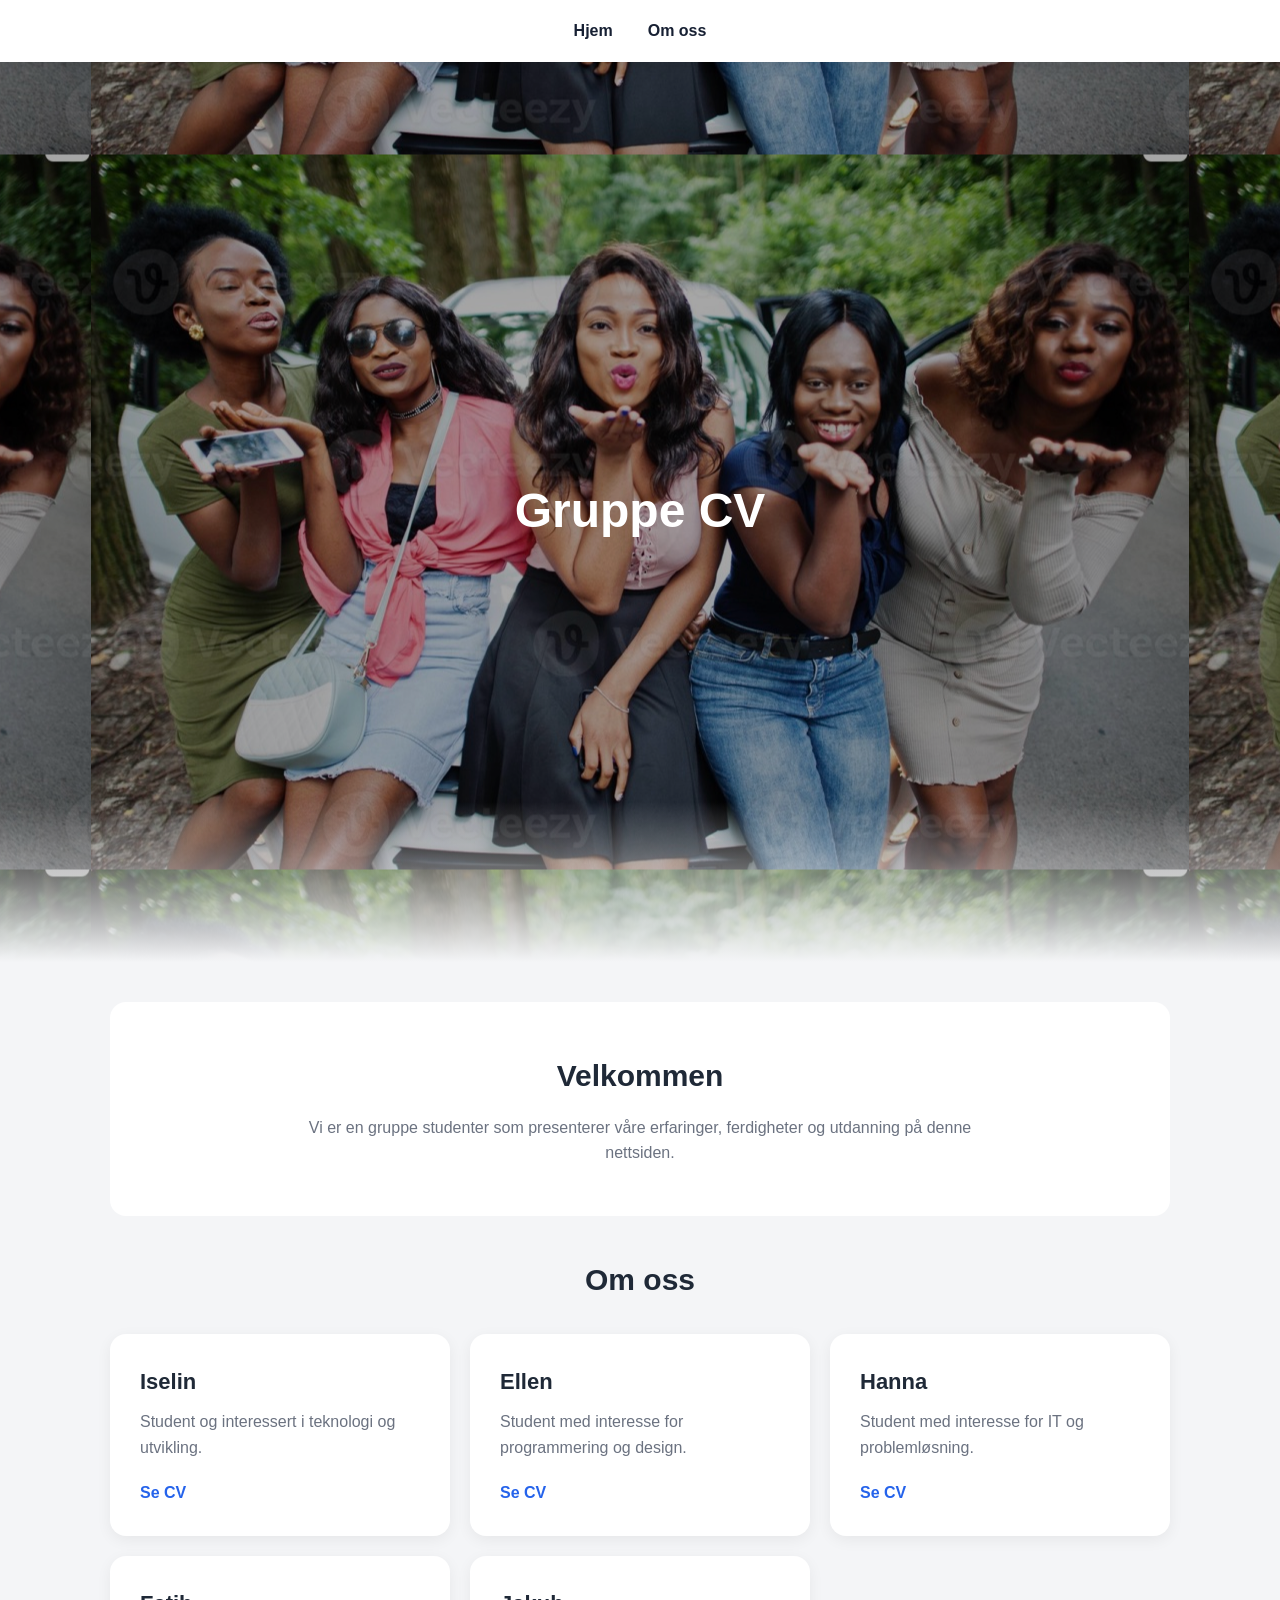
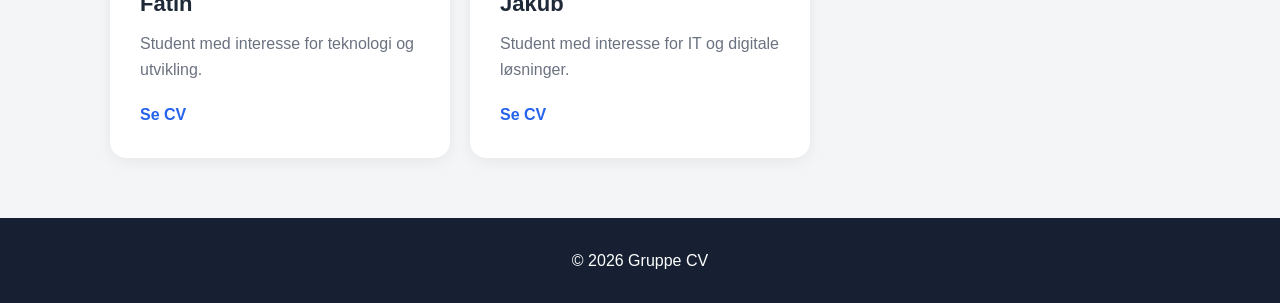
==== pages/index.html @ 49769c15 "added new pages for each member" ====
<!DOCTYPE html>
<html lang="no">
<head>
    <meta charset="UTF-8">
    <meta name="viewport" content="width=device-width, initial-scale=1.0">
    <title>Gruppe CV</title>
    <link rel="stylesheet" href="../root/style.css">
</head>
<body>
    <nav aria-label="Hovednavigasjon">
        <a href="#hjem">Hjem</a>
        <a href="#om-oss">Om oss</a>
    </nav>
    <section class="hero">
        <div class="hero-banner" aria-label="Gruppe CV">
            <span>Gruppe CV</span>
        </div>
    </section>

    <main>
        <section id="hjem" class="intro">
            <h2>Velkommen</h2>
            <p>Vi er en gruppe studenter som presenterer våre erfaringer, ferdigheter og utdanning på denne nettsiden.</p>
        </section>
        <section id="om-oss">
            <h2>Om oss</h2>
            <div class="members">
                <article class="member"><h3>Iselin</h3><p>Student og interessert i teknologi og utvikling.</p><a href="pages/Iselin.html">Se CV</a></article>
                <article class="member"><h3>Ellen</h3><p>Student med interesse for programmering og design.</p><a href="pages/Ellen.html">Se CV</a></article>
                <article class="member"><h3>Hanna</h3><p>Student med interesse for IT og problemløsning.</p><a href="pages/Hanna.html">Se CV</a></article>
                <article class="member"><h3>Fatih</h3><p>Student med interesse for teknologi og utvikling.</p><a href="pages/Fatih.html">Se CV</a></article>
                <article class="member"><h3>Jakub</h3><p>Student med interesse for IT og digitale løsninger.</p><a href="pages/Jakub.html">Se CV</a></article>
            </div>
        </section>
        
    </main>

    <footer><p>&copy; 2026 Gruppe CV</p></footer>
</body>
</html>
---- root/style.css ----
* {
    box-sizing: border-box;
    margin: 0;
    padding: 0;
}

html {
    scroll-behavior: smooth;
}

body {
    font-family: Arial, sans-serif;
    background-color: #f4f5f7;
    color: #1f2937;
    line-height: 1.6;
}

header {
    background-color: #172033;
    color: white;
    text-align: center;
    padding: 70px 20px;
}

header h1 {
    font-size: 42px;
    margin-bottom: 10px;
}

header p {
    font-size: 18px;
    color: #d1d5db;
}

nav {
    display: flex;
    justify-content: center;
    gap: 35px;
    background-color: white;
    padding: 18px;
    position: sticky;
    top: 0;
    z-index: 10;
    box-shadow: 0 2px 10px rgba(0, 0, 0, 0.08);
}

nav a {
    color: #172033;
    text-decoration: none;
    font-weight: bold;
}

nav a:hover {
    color: #2563eb;
}

main {
    max-width: 1100px;
    margin: 40px auto;
    padding: 0 20px;
}

.hero {
    padding: 0;
    overflow: hidden;
    margin-bottom: 40px;
    width: 100vw; 
    margin-left: calc(50% - 50vw); 
    border-radius: 0;
}

.hero img {
    width: 100%;
    height: 450px;
    object-fit: cover;
    display: block;
}

.hero-banner {
    min-height: 100vh; 
    display: grid;
    place-items: center;
    background-image: url('../images/test_group_picture.jpeg'); 
    background-position: center;
    color: white;
    font-size: 48px;
    font-weight: bold;
    position: relative;
}

.hero-banner::after {
    content: "";
    position: absolute;
    inset: 0;
    background: rgba(0,0,0,0.35); 
    z-index: 0;
}

.hero-banner::before {
    content: "";
    position: absolute;
    left: 0;
    right: 0;
    bottom: 0;
    height: 160px;
    background: linear-gradient(180deg, rgba(0,0,0,0) 0%, #f4f5f7 100%);
    pointer-events: none;
    z-index: 1;
}

.hero-banner > span {
    position: relative;
    z-index: 2;
}

.intro {
    text-align: center;
    background-color: white;
    padding: 50px;
    border-radius: 16px;
    margin-bottom: 40px;
}

.intro h2 {
    font-size: 30px;
    margin-bottom: 15px;
}

.intro p {
    max-width: 700px;
    margin: auto;
    color: #6b7280;
}

#om-oss {
    margin-bottom: 40px;
}

#om-oss > h2 {
    text-align: center;
    font-size: 30px;
    margin-bottom: 30px;
}

.members {
    display: grid;
    grid-template-columns: repeat(3, 1fr);
    gap: 20px;
}

.member {
    background-color: white;
    padding: 30px;
    border-radius: 16px;
    box-shadow: 0 4px 15px rgba(0, 0, 0, 0.06);
}

.member h3 {
    font-size: 22px;
    margin-bottom: 10px;
}

.member p {
    color: #6b7280;
    margin-bottom: 20px;
}

.member a {
    color: #2563eb;
    text-decoration: none;
    font-weight: bold;
}

.member a:hover {
    text-decoration: underline;
}

.cv-section {
    background-color: white;
    padding: 40px;
    border-radius: 16px;
    margin-bottom: 25px;
}

.cv-section h2 {
    margin-bottom: 15px;
}

footer {
    background-color: #172033;
    color: white;
    text-align: center;
    padding: 30px;
    margin-top: 60px;
}
.profile {
    display: grid;
    grid-template-columns: 300px 1fr;
    gap: 55px;
    align-items: center;
    margin: 70px 0 60px;
}

.profile img {
    width: 100%;
    height: 380px;
    object-fit: cover;
    border-radius: 18px;
    box-shadow: 0 10px 30px rgba(23, 32, 51, 0.1);
}

.profile-text {
    max-width: 650px;
}

.study {
    display: inline-block;
    color: #2563eb;
    font-size: 14px;
    font-weight: bold;
    text-transform: uppercase;
    letter-spacing: 1.2px;
    margin-bottom: 10px;
}

.profile-text h1 {
    font-size: 46px;
    line-height: 1.15;
    color: #172033;
    margin-bottom: 18px;
}

.profile-text > p:not(.study) {
    color: #6b7280;
    font-size: 17px;
    max-width: 600px;
}

.skills {
    display: flex;
    flex-wrap: wrap;
    gap: 10px;
    margin-top: 24px;
}

.skills span {
    background-color: #eef2f8;
    color: #172033;
    padding: 8px 14px;
    border-radius: 20px;
    font-size: 14px;
    font-weight: 600;
}

.profile-content {
    display: grid;
    grid-template-columns: repeat(2, 1fr);
    gap: 22px;
    margin-bottom: 50px;
}

.profile-card {
    background-color: white;
    padding: 32px;
    border-radius: 16px;
    border: 1px solid #e5e7eb;
    box-shadow: 0 4px 14px rgba(0, 0, 0, 0.04);
}

.profile-card h2 {
    font-size: 21px;
    color: #172033;
    margin-bottom: 12px;
}

.profile-card p {
    color: #6b7280;
}

.profile-card:hover {
    box-shadow: 0 8px 24px rgba(23, 32, 51, 0.08);
    transform: translateY(-2px);
    transition: 0.2s ease;
}

.cv-section {
    background-color: white;
    padding: 38px 42px;
    border-radius: 16px;
    margin-bottom: 24px;
    border-left: 4px solid #2563eb;
    box-shadow: 0 4px 14px rgba(0, 0, 0, 0.04);
}

.cv-section h2 {
    color: #172033;
    font-size: 26px;
    margin-bottom: 14px;
}

.cv-section p {
    color: #6b7280;
    max-width: 800px;
}
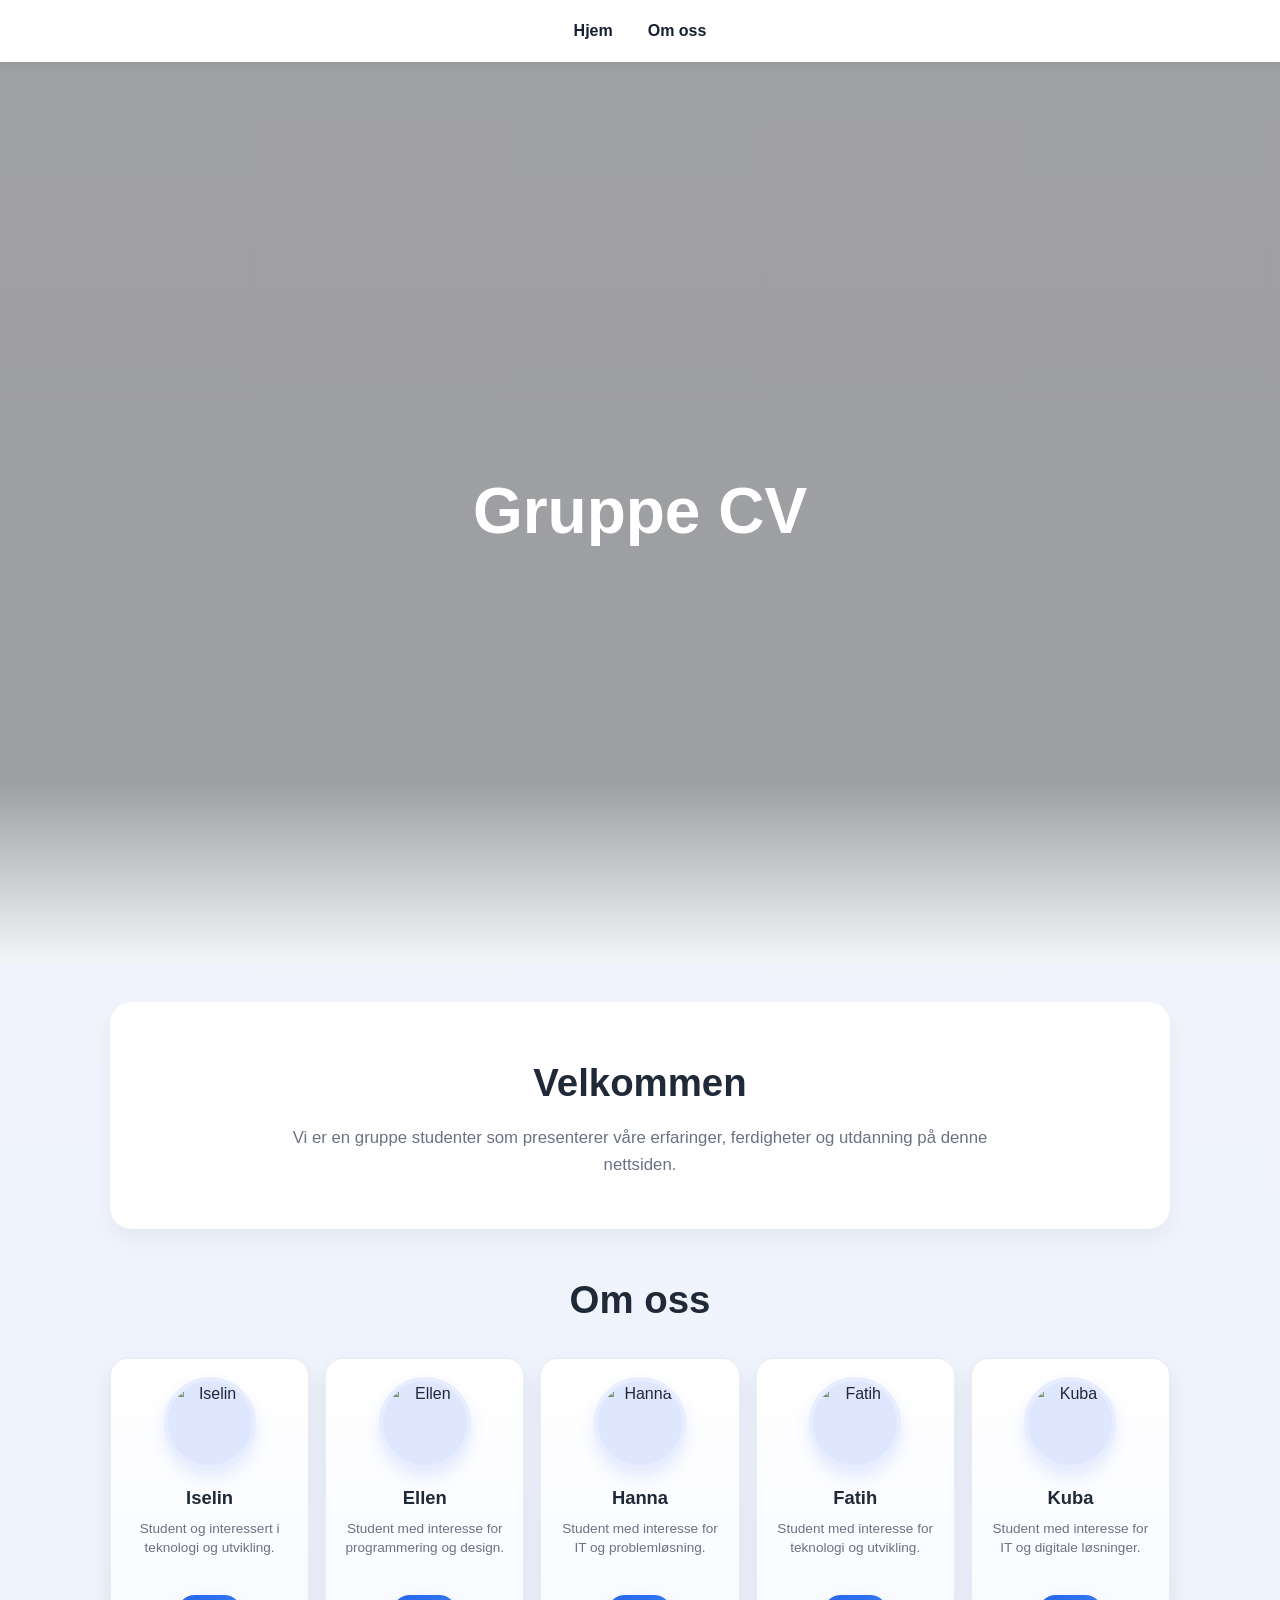
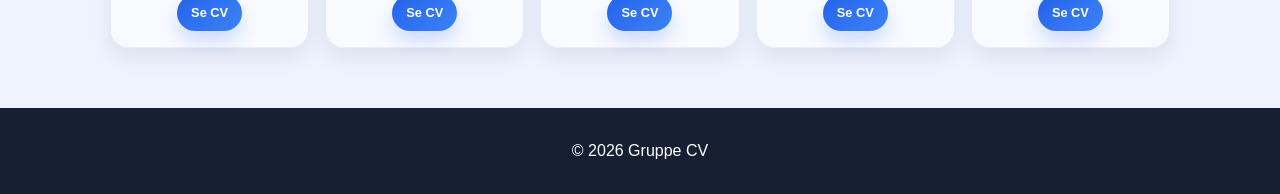
==== commit 87eac7b1: "Merge remote-tracking branch 'origin/main' into profilbilde_Hanna :wq:wq#" ====
--- a/pages/index.html
+++ b/pages/index.html
@@ -7,34 +7,86 @@
     <link rel="stylesheet" href="../root/style.css">
 </head>
 <body>
-    <nav aria-label="Hovednavigasjon">
+    <nav class="top-navigation" aria-label="Hovednavigasjon">
         <a href="#hjem">Hjem</a>
         <a href="#om-oss">Om oss</a>
     </nav>
-    <section class="hero">
-        <div class="hero-banner" aria-label="Gruppe CV">
+
+    <header class="page-hero" aria-label="Gruppe CV">
+        <div class="hero-banner">
             <span>Gruppe CV</span>
         </div>
-    </section>
+    </header>
 
-    <main>
-        <section id="hjem" class="intro">
+    <main class="page-content">
+        <section id="hjem" class="welcome-section">
             <h2>Velkommen</h2>
             <p>Vi er en gruppe studenter som presenterer våre erfaringer, ferdigheter og utdanning på denne nettsiden.</p>
         </section>
-        <section id="om-oss">
+
+        <section id="om-oss" class="team-section">
             <h2>Om oss</h2>
-            <div class="members">
-                <article class="member"><h3>Iselin</h3><p>Student og interessert i teknologi og utvikling.</p><a href="pages/Iselin.html">Se CV</a></article>
-                <article class="member"><h3>Ellen</h3><p>Student med interesse for programmering og design.</p><a href="pages/Ellen.html">Se CV</a></article>
-                <article class="member"><h3>Hanna</h3><p>Student med interesse for IT og problemløsning.</p><a href="pages/Hanna.html">Se CV</a></article>
-                <article class="member"><h3>Fatih</h3><p>Student med interesse for teknologi og utvikling.</p><a href="pages/Fatih.html">Se CV</a></article>
-                <article class="member"><h3>Jakub</h3><p>Student med interesse for IT og digitale løsninger.</p><a href="pages/Jakub.html">Se CV</a></article>
+            <div class="team-grid">
+                <article class="team-card">
+                    <div class="team-card__image-wrap">
+                        <img class="team-card__image" src="images/midlertidigbilde.jpg" alt="Iselin">
+                    </div>
+                    <div class="team-card__content">
+                        <h3>Iselin</h3>
+                        <p>Student og interessert i teknologi og utvikling.</p>
+                        <a href="Person1.html">Se CV</a>
+                    </div>
+                </article>
+
+                <article class="team-card">
+                    <div class="team-card__image-wrap">
+                        <img class="team-card__image" src="images/test_group_picture.jpeg" alt="Ellen">
+                    </div>
+                    <div class="team-card__content">
+                        <h3>Ellen</h3>
+                        <p>Student med interesse for programmering og design.</p>
+                        <a href="Person2.html">Se CV</a>
+                    </div>
+                </article>
+
+                <article class="team-card">
+                    <div class="team-card__image-wrap">
+                        <img class="team-card__image" src="images/midlertidigbilde.jpg" alt="Hanna">
+                    </div>
+                    <div class="team-card__content">
+                        <h3>Hanna</h3>
+                        <p>Student med interesse for IT og problemløsning.</p>
+                        <a href="Person3.html">Se CV</a>
+                    </div>
+                </article>
+
+                <article class="team-card">
+                    <div class="team-card__image-wrap">
+                        <img class="team-card__image" src="images/test_group_picture.jpeg" alt="Fatih">
+                    </div>
+                    <div class="team-card__content">
+                        <h3>Fatih</h3>
+                        <p>Student med interesse for teknologi og utvikling.</p>
+                        <a href="Person4.html">Se CV</a>
+                    </div>
+                </article>
+
+                <article class="team-card">
+                    <div class="team-card__image-wrap">
+                        <img class="team-card__image" src="images/midlertidigbilde.jpg" alt="Kuba">
+                    </div>
+                    <div class="team-card__content">
+                        <h3>Kuba</h3>
+                        <p>Student med interesse for IT og digitale løsninger.</p>
+                        <a href="Person5.html">Se CV</a>
+                    </div>
+                </article>
             </div>
         </section>
-        
     </main>
 
-    <footer><p>&copy; 2026 Gruppe CV</p></footer>
+    <footer>
+        <p>&copy; 2026 Gruppe CV</p>
+    </footer>
 </body>
-</html>+</html>
--- a/root/style.css
+++ b/root/style.css
@@ -10,80 +10,56 @@
 
 body {
     font-family: Arial, sans-serif;
-    background-color: #f4f5f7;
+    background: linear-gradient(180deg, #f4f5f7 0%, #eef3ff 100%);
     color: #1f2937;
     line-height: 1.6;
 }
 
-header {
-    background-color: #172033;
-    color: white;
-    text-align: center;
-    padding: 70px 20px;
-}
-
-header h1 {
-    font-size: 42px;
-    margin-bottom: 10px;
-}
-
-header p {
-    font-size: 18px;
-    color: #d1d5db;
-}
-
-nav {
+.top-navigation {
     display: flex;
     justify-content: center;
     gap: 35px;
-    background-color: white;
+    background-color: rgba(255, 255, 255, 0.95);
     padding: 18px;
     position: sticky;
     top: 0;
     z-index: 10;
     box-shadow: 0 2px 10px rgba(0, 0, 0, 0.08);
-}
-
-nav a {
+    backdrop-filter: blur(8px);
+}
+
+.top-navigation a {
     color: #172033;
     text-decoration: none;
     font-weight: bold;
-}
-
-nav a:hover {
+    transition: color 0.2s ease;
+}
+
+.top-navigation a:hover {
     color: #2563eb;
 }
 
-main {
+.page-content {
     max-width: 1100px;
     margin: 40px auto;
     padding: 0 20px;
 }
 
-.hero {
-    padding: 0;
-    overflow: hidden;
-    margin-bottom: 40px;
-    width: 100vw; 
-    margin-left: calc(50% - 50vw); 
-    border-radius: 0;
-}
-
-.hero img {
-    width: 100%;
-    height: 450px;
-    object-fit: cover;
-    display: block;
+.page-hero {
+    width: 100vw;
+    margin-left: calc(50% - 50vw);
+    margin-bottom: 0;
 }
 
 .hero-banner {
     min-height: 100vh; 
     display: grid;
     place-items: center;
-    background-image: url('../images/test_group_picture.jpeg'); 
+    background-image: url('images/test_group_picture.jpeg');
+    background-size: cover;
     background-position: center;
     color: white;
-    font-size: 48px;
+    font-size: clamp(2.2rem, 5vw, 4rem);
     font-weight: bold;
     position: relative;
 }
@@ -92,7 +68,7 @@
     content: "";
     position: absolute;
     inset: 0;
-    background: rgba(0,0,0,0.35); 
+    background: rgba(0, 0, 0, 0.35);
     z-index: 0;
 }
 
@@ -102,7 +78,7 @@
     left: 0;
     right: 0;
     bottom: 0;
-    height: 160px;
+    height: 180px;
     background: linear-gradient(180deg, rgba(0,0,0,0) 0%, #f4f5f7 100%);
     pointer-events: none;
     z-index: 1;
@@ -113,77 +89,111 @@
     z-index: 2;
 }
 
-.intro {
+.welcome-section {
     text-align: center;
     background-color: white;
-    padding: 50px;
-    border-radius: 16px;
+    padding: 50px 30px;
+    border-radius: 22px;
     margin-bottom: 40px;
-}
-
-.intro h2 {
-    font-size: 30px;
-    margin-bottom: 15px;
-}
-
-.intro p {
+    box-shadow: 0 10px 25px rgba(15, 23, 42, 0.05);
+}
+
+.welcome-section h2 {
+    font-size: clamp(1.8rem, 3vw, 2.6rem);
+    margin-bottom: 12px;
+}
+
+.welcome-section p {
     max-width: 700px;
     margin: auto;
     color: #6b7280;
-}
-
-#om-oss {
+    font-size: 1.05rem;
+}
+
+.team-section {
     margin-bottom: 40px;
 }
 
-#om-oss > h2 {
-    text-align: center;
-    font-size: 30px;
-    margin-bottom: 30px;
-}
-
-.members {
-    display: grid;
-    grid-template-columns: repeat(3, 1fr);
-    gap: 20px;
-}
-
-.member {
-    background-color: white;
-    padding: 30px;
-    border-radius: 16px;
-    box-shadow: 0 4px 15px rgba(0, 0, 0, 0.06);
-}
-
-.member h3 {
-    font-size: 22px;
-    margin-bottom: 10px;
-}
-
-.member p {
-    color: #6b7280;
-    margin-bottom: 20px;
-}
-
-.member a {
-    color: #2563eb;
+.team-section > h2 {
+    text-align: center;
+    font-size: clamp(1.8rem, 3vw, 2.6rem);
+    margin-bottom: 28px;
+}
+
+.team-grid {
+    display: grid;
+    grid-template-columns: repeat(5, minmax(150px, 1fr));
+    gap: 16px;
+    align-items: stretch;
+}
+
+.team-card {
+    background: linear-gradient(180deg, #ffffff 0%, #f8faff 100%);
+    border-radius: 18px;
+    padding: 18px 14px 16px;
+    box-shadow: 0 10px 22px rgba(15, 23, 42, 0.08);
+    border: 1px solid rgba(148, 163, 184, 0.18);
+    display: flex;
+    flex-direction: column;
+    align-items: center;
+    text-align: center;
+    min-height: 290px;
+}
+
+.team-card__image-wrap {
+    width: 92px;
+    height: 92px;
+    border-radius: 50%;
+    overflow: hidden;
+    border: 4px solid #e8edff;
+    box-shadow: 0 8px 16px rgba(37, 99, 235, 0.12);
+    margin-bottom: 14px;
+    background: #dfe7ff;
+    flex-shrink: 0;
+}
+
+.team-card__image {
+    width: 100%;
+    height: 100%;
+    object-fit: cover;
+    display: block;
+}
+
+.team-card__content {
+    display: flex;
+    flex-direction: column;
+    align-items: center;
+    width: 100%;
+}
+
+.team-card h3 {
+    font-size: 1.15rem;
+    margin-bottom: 6px;
+}
+
+.team-card p {
+    color: #6b7280;
+    margin-bottom: 14px;
+    min-height: 62px;
+    font-size: 0.85rem;
+    line-height: 1.45;
+}
+
+.team-card a {
+    color: #fff;
+    background: linear-gradient(135deg, #2563eb, #3b82f6);
     text-decoration: none;
     font-weight: bold;
-}
-
-.member a:hover {
-    text-decoration: underline;
-}
-
-.cv-section {
-    background-color: white;
-    padding: 40px;
-    border-radius: 16px;
-    margin-bottom: 25px;
-}
-
-.cv-section h2 {
-    margin-bottom: 15px;
+    padding: 8px 14px;
+    border-radius: 999px;
+    font-size: 0.8rem;
+    transition: transform 0.2s ease, box-shadow 0.2s ease;
+    box-shadow: 0 10px 18px rgba(37, 99, 235, 0.2);
+}
+
+.team-card a:hover {
+    transform: translateY(-1px);
+    box-shadow: 0 14px 20px rgba(37, 99, 235, 0.24);
 }
 
 footer {
@@ -193,6 +203,7 @@
     padding: 30px;
     margin-top: 60px;
 }
+
 .profile {
     display: grid;
     grid-template-columns: 300px 1fr;
@@ -301,4 +312,45 @@
 .cv-section p {
     color: #6b7280;
     max-width: 800px;
+}
+
+.team-members-grid {
+    display: grid;
+    grid-template-columns: repeat(auto-fit, minmax(150px, 1fr));
+    gap: 20px;
+}
+
+.team-members-grid > div > div {
+    background-color: #fff;
+    box-shadow: 0 4px 6px rgba(0, 0, 0, 0.1);
+    border-radius: 16px;
+    padding: 24px;
+    text-align: center;
+    transition: transform 0.3s ease;
+}
+
+.team-members-grid > div:hover > div {
+    transform: scale(1.05);
+}
+
+.member-image {
+    width: 120px;
+    height: 120px;
+    object-fit: cover;
+    border-radius: 50%;
+    display: block;
+    margin: 0 auto 16px;
+}
+
+.team-members-grid h3 {
+    font-size: 1.25rem;
+    font-weight: 600;
+    margin: 0 0 8px;
+    color: #333;
+}
+
+.team-members-grid p {
+    color: #6b7280;
+    margin: 0;
+    line-height: 1.4;
 }
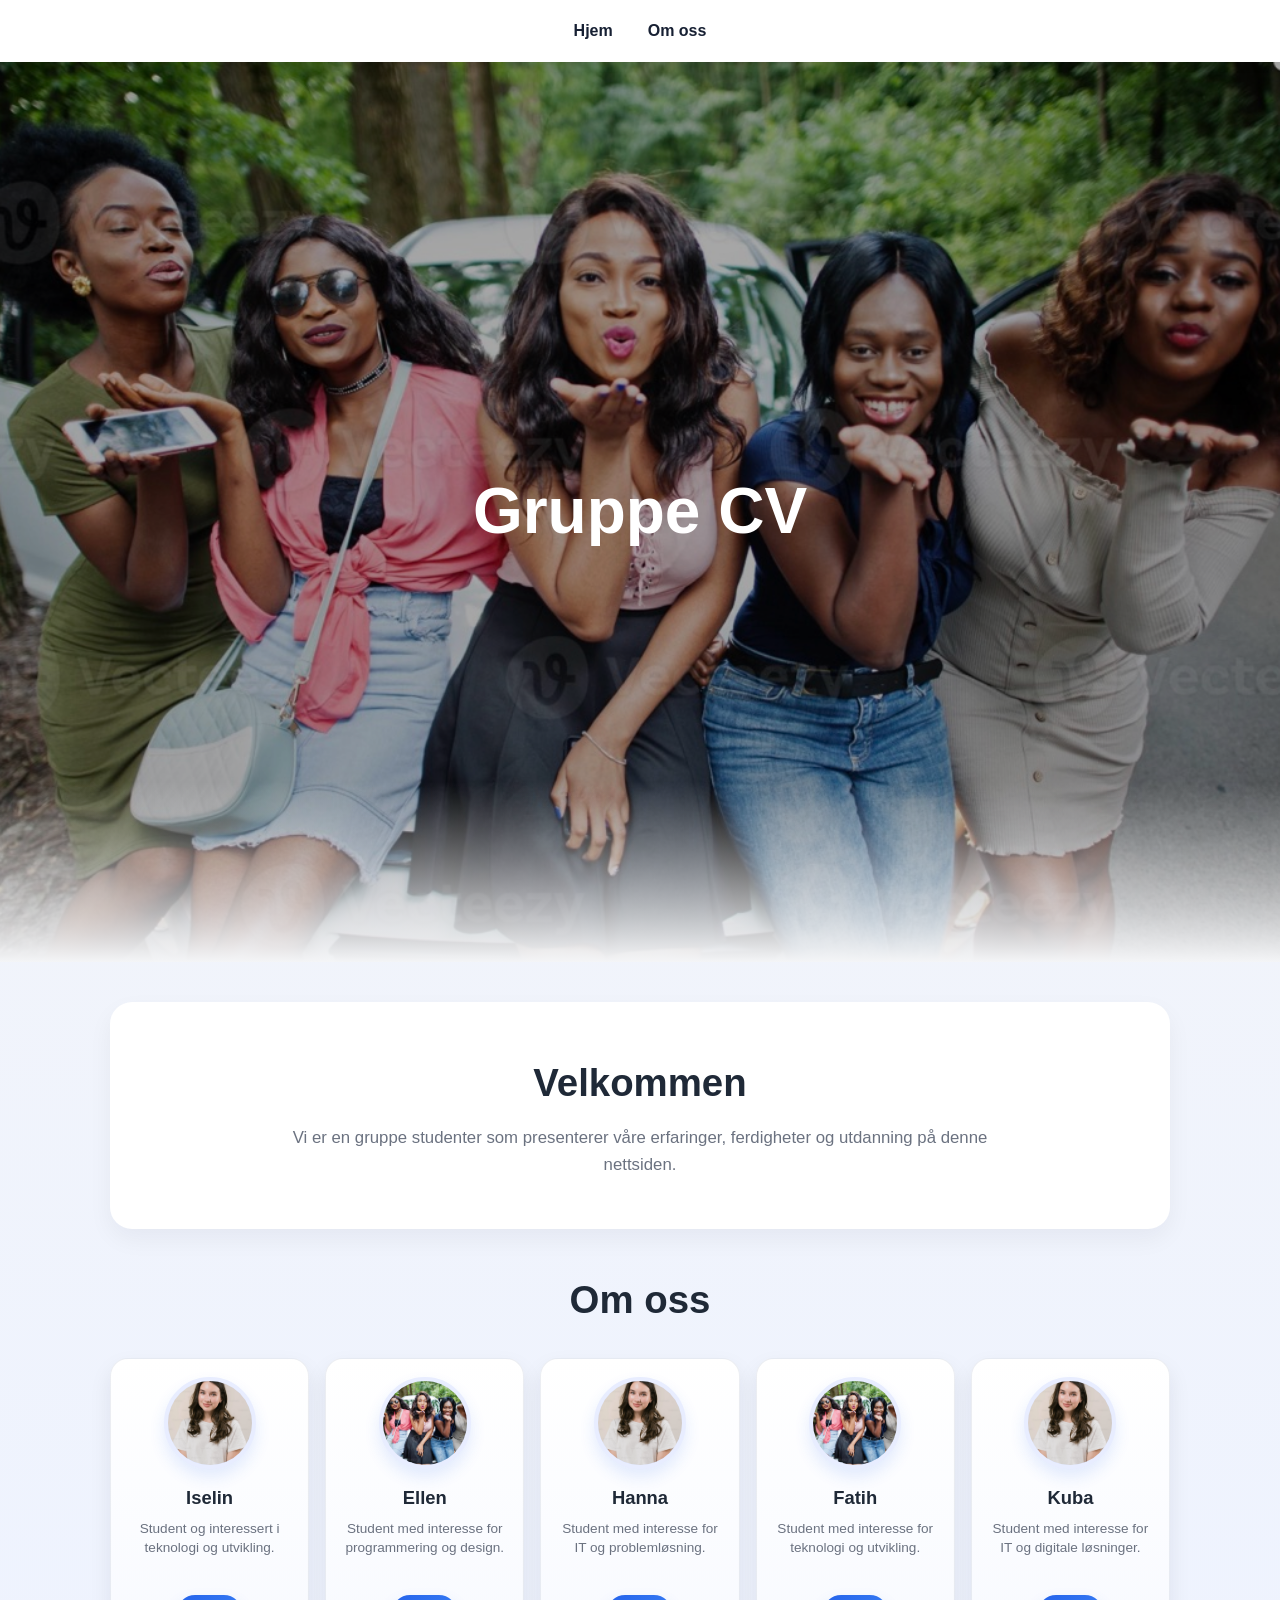
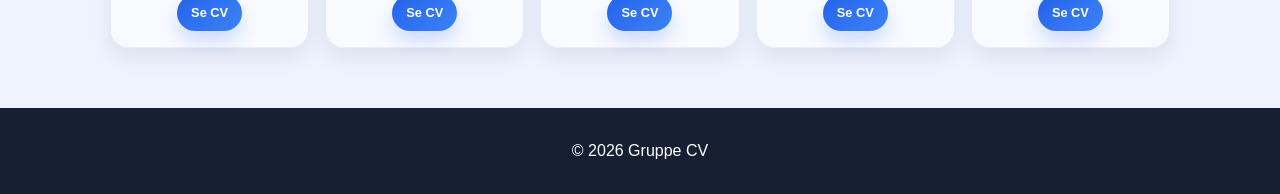
==== commit b861feff: "endret slik at alle får tillgang til egene cv sider, hvor jeg måtte endre på stien" ====
--- a/pages/index.html
+++ b/pages/index.html
@@ -29,56 +29,56 @@
             <div class="team-grid">
                 <article class="team-card">
                     <div class="team-card__image-wrap">
-                        <img class="team-card__image" src="images/midlertidigbilde.jpg" alt="Iselin">
+                        <img class="team-card__image" src="../images/midlertidigbilde.jpg" alt="Iselin">
                     </div>
                     <div class="team-card__content">
                         <h3>Iselin</h3>
                         <p>Student og interessert i teknologi og utvikling.</p>
-                        <a href="Person1.html">Se CV</a>
+                        <a href="Iselin.html">Se CV</a>
                     </div>
                 </article>
 
                 <article class="team-card">
                     <div class="team-card__image-wrap">
-                        <img class="team-card__image" src="images/test_group_picture.jpeg" alt="Ellen">
+                        <img class="team-card__image" src="../images/test_group_picture.jpeg" alt="Ellen">
                     </div>
                     <div class="team-card__content">
                         <h3>Ellen</h3>
                         <p>Student med interesse for programmering og design.</p>
-                        <a href="Person2.html">Se CV</a>
+                        <a href="Ellen.html">Se CV</a>
                     </div>
                 </article>
 
                 <article class="team-card">
                     <div class="team-card__image-wrap">
-                        <img class="team-card__image" src="images/midlertidigbilde.jpg" alt="Hanna">
+                        <img class="team-card__image" src="../images/midlertidigbilde.jpg" alt="Hanna">
                     </div>
                     <div class="team-card__content">
                         <h3>Hanna</h3>
                         <p>Student med interesse for IT og problemløsning.</p>
-                        <a href="Person3.html">Se CV</a>
+                        <a href="Hanna.html">Se CV</a>
                     </div>
                 </article>
 
                 <article class="team-card">
                     <div class="team-card__image-wrap">
-                        <img class="team-card__image" src="images/test_group_picture.jpeg" alt="Fatih">
+                        <img class="team-card__image" src="../images/test_group_picture.jpeg" alt="Fatih">
                     </div>
                     <div class="team-card__content">
                         <h3>Fatih</h3>
                         <p>Student med interesse for teknologi og utvikling.</p>
-                        <a href="Person4.html">Se CV</a>
+                        <a href="Fatih.html">Se CV</a>
                     </div>
                 </article>
 
                 <article class="team-card">
                     <div class="team-card__image-wrap">
-                        <img class="team-card__image" src="images/midlertidigbilde.jpg" alt="Kuba">
+                        <img class="team-card__image" src="../images/midlertidigbilde.jpg" alt="Kuba">
                     </div>
                     <div class="team-card__content">
                         <h3>Kuba</h3>
                         <p>Student med interesse for IT og digitale løsninger.</p>
-                        <a href="Person5.html">Se CV</a>
+                        <a href="Jakub.html">Se CV</a>
                     </div>
                 </article>
             </div>
--- a/root/style.css
+++ b/root/style.css
@@ -55,7 +55,7 @@
     min-height: 100vh; 
     display: grid;
     place-items: center;
-    background-image: url('images/test_group_picture.jpeg');
+    background-image: url('../images/test_group_picture.jpeg');
     background-size: cover;
     background-position: center;
     color: white;
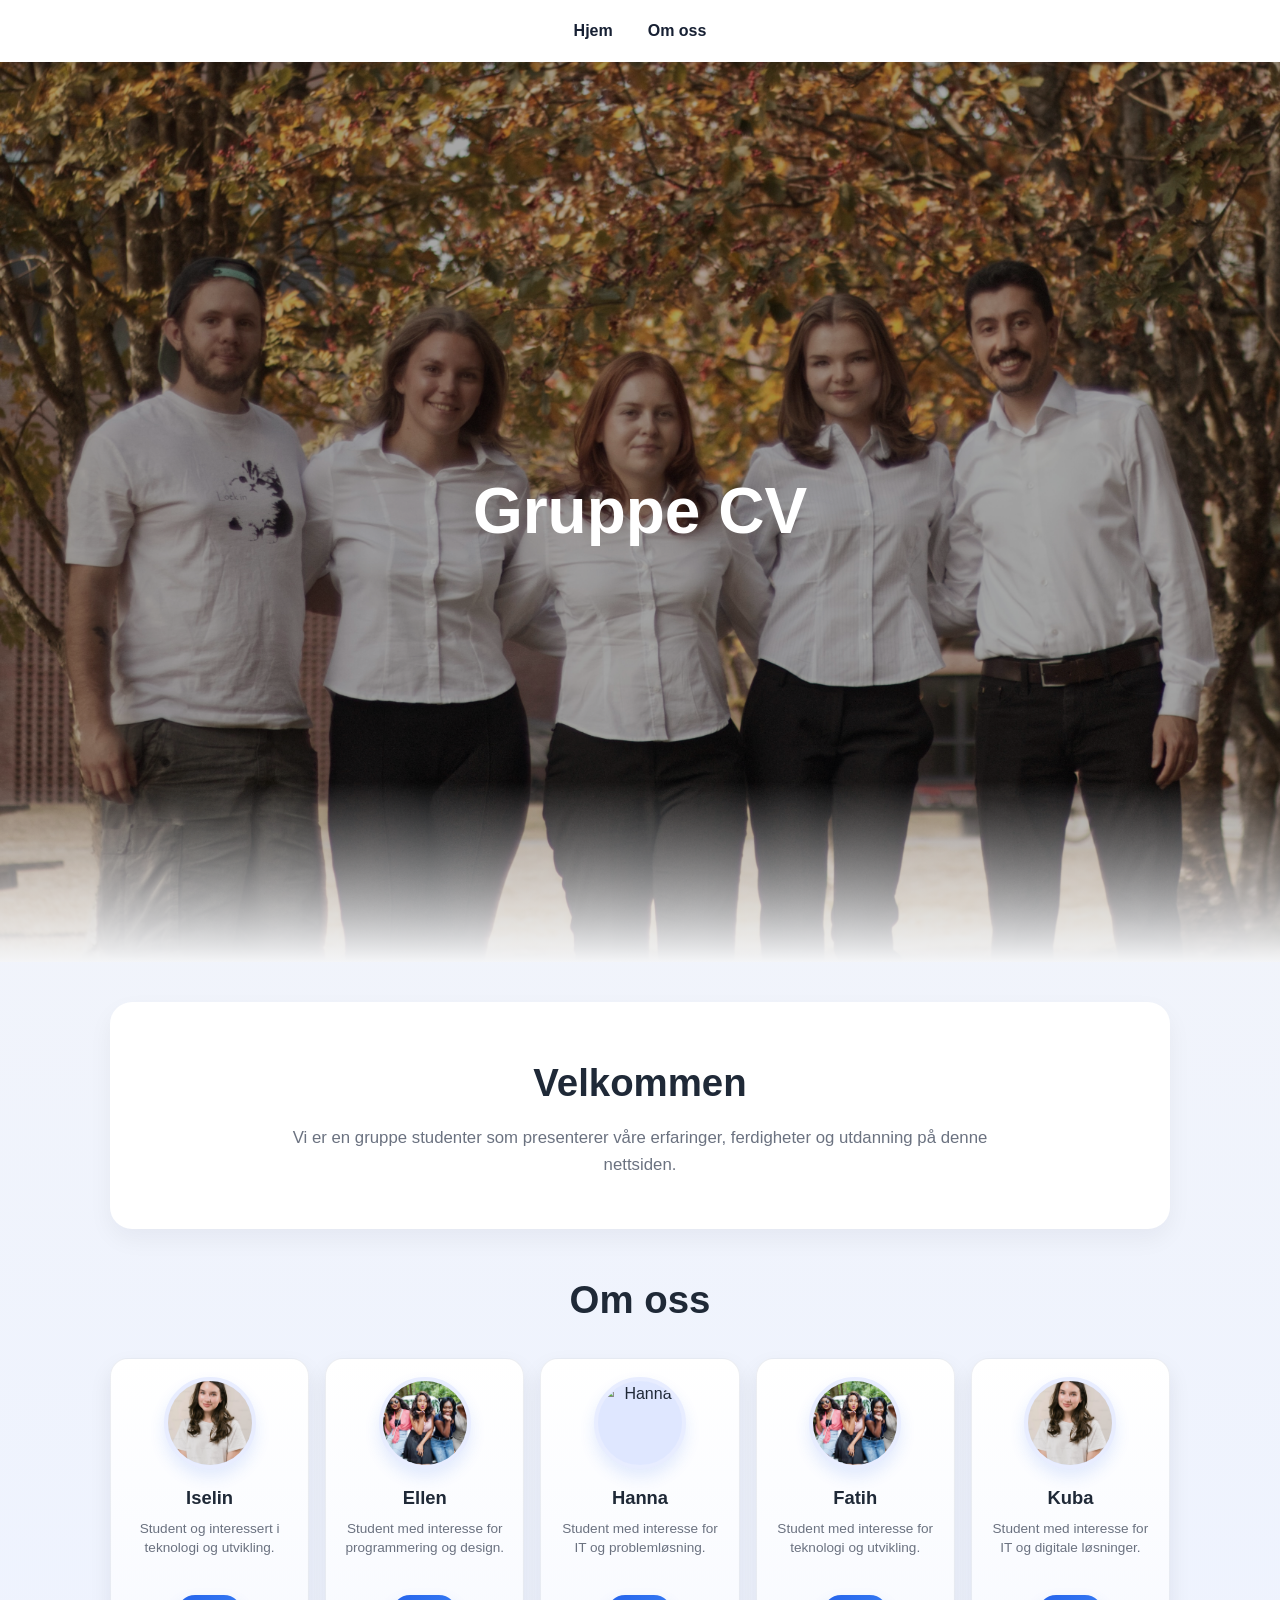
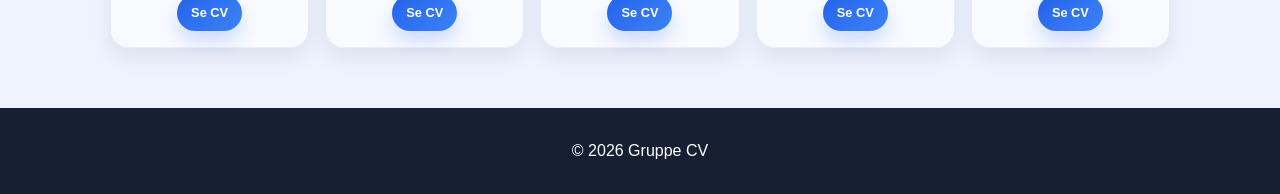
==== commit 35bbcbc1: "lagt inn gruppebilde og hannas bilde" ====
--- a/pages/index.html
+++ b/pages/index.html
@@ -51,7 +51,7 @@
 
                 <article class="team-card">
                     <div class="team-card__image-wrap">
-                        <img class="team-card__image" src="../images/midlertidigbilde.jpg" alt="Hanna">
+                        <img class="team-card__image" src="../../GruppeCV/images/Hanna.JPG" alt="Hanna">
                     </div>
                     <div class="team-card__content">
                         <h3>Hanna</h3>
--- a/root/style.css
+++ b/root/style.css
@@ -55,7 +55,7 @@
     min-height: 100vh; 
     display: grid;
     place-items: center;
-    background-image: url('../images/test_group_picture.jpeg');
+    background-image: url('../images/gruppy.JPG');
     background-size: cover;
     background-position: center;
     color: white;
